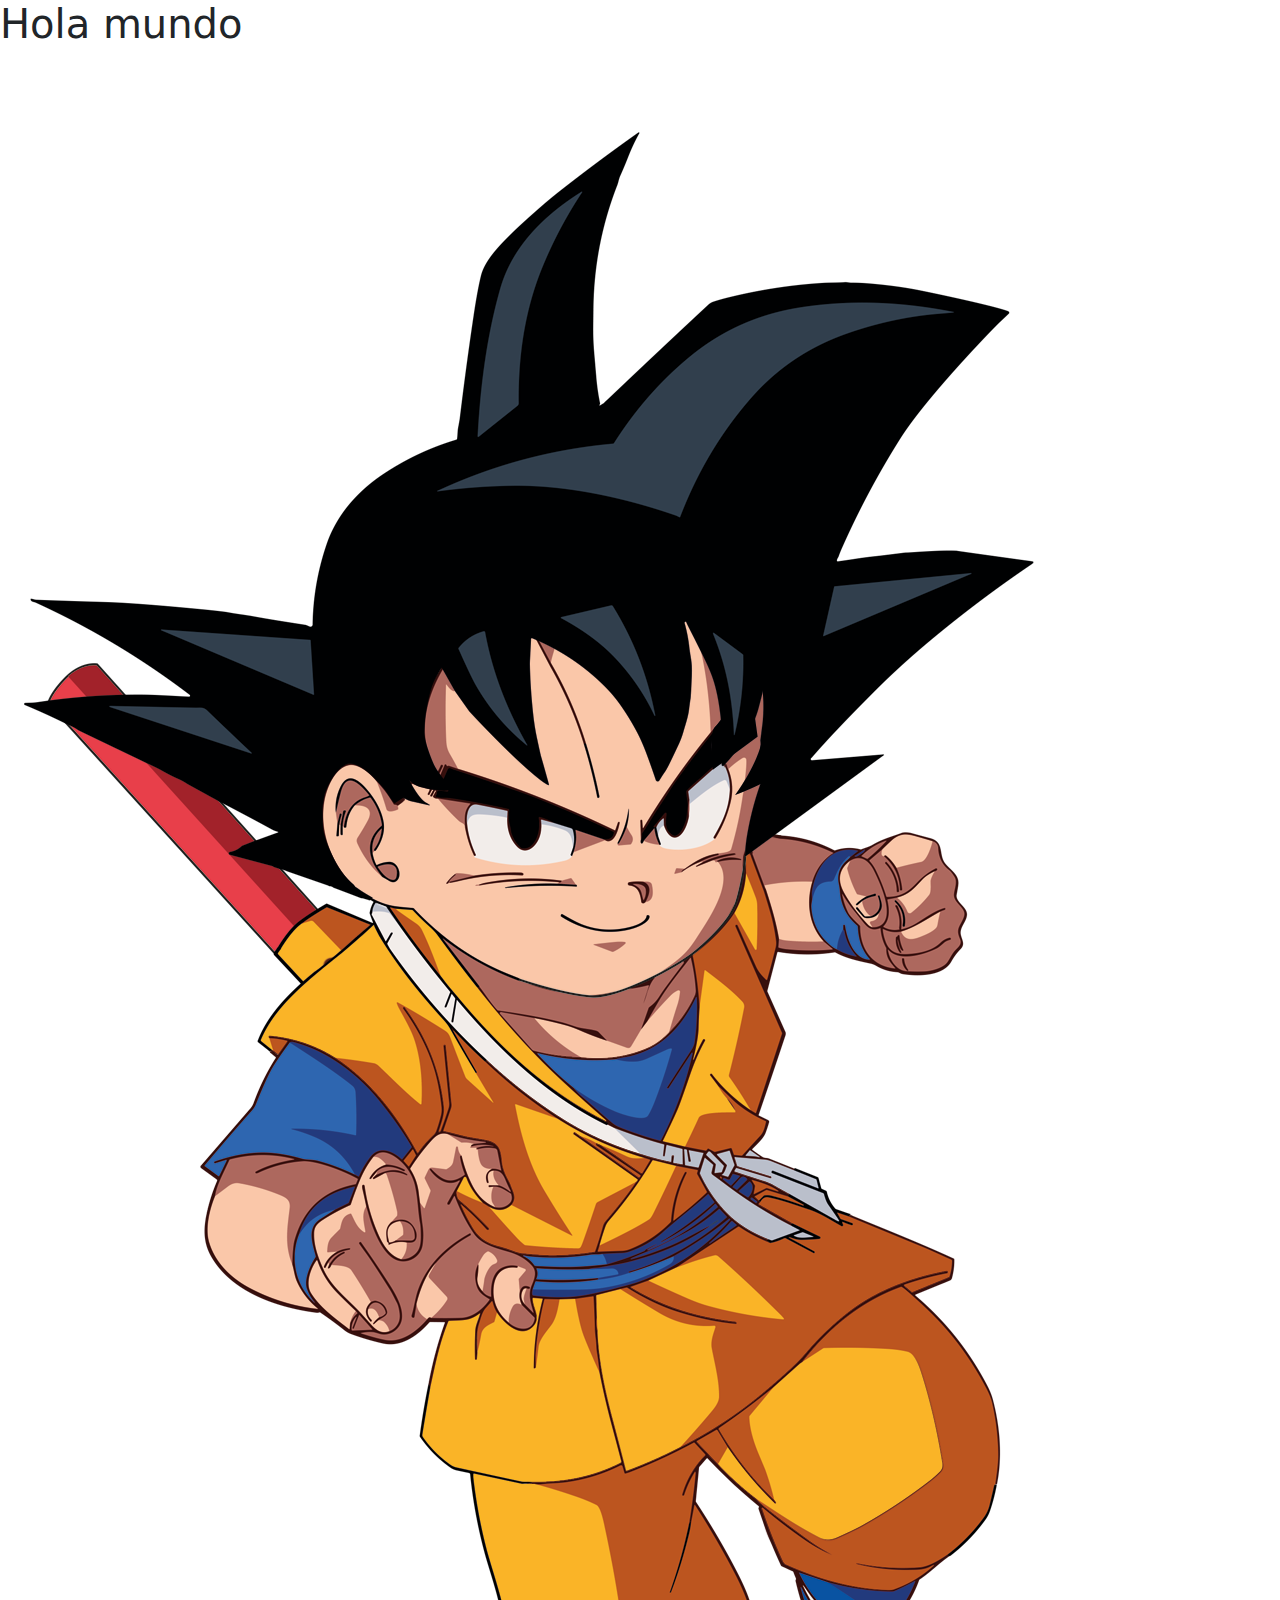
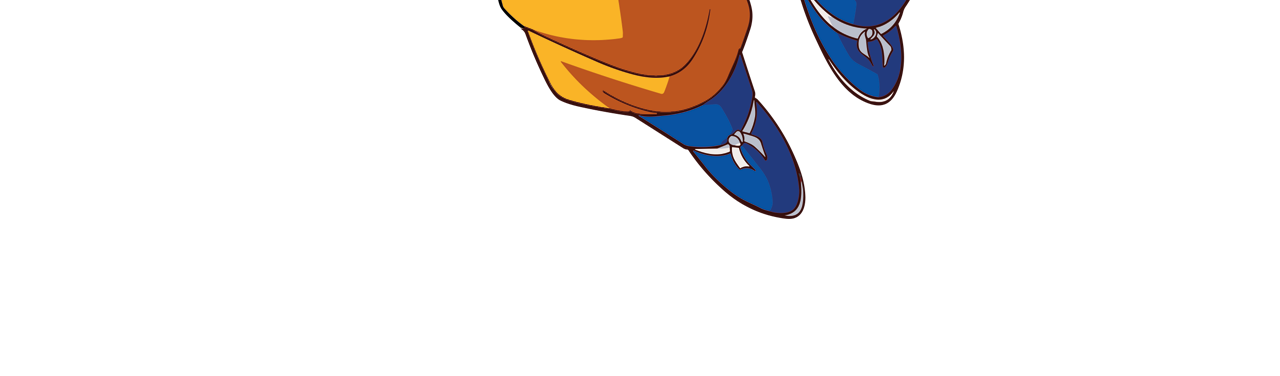
==== Tarjeta.html @ 5aa823ff "Update Tarjeta.html" ====
<!DOCTYPE html>
<html lang="es">

<head>
    <meta charset="UTF-8">
    <meta name="viewport" content="width=device-width, initial-scale=1.0">
    <title>Tarjeta DB Daima</title>
    <link href="https://cdn.jsdelivr.net/npm/bootstrap@5.3.3/dist/css/bootstrap.min.css" rel="stylesheet"
        integrity="sha384-QWTKZyjpPEjISv5WaRU9OFeRpok6YctnYmDr5pNlyT2bRjXh0JMhjY6hW+ALEwIH" crossorigin="anonymous">
</head>

<body>

    <h1>Hola mundo</h1>

    <img src="./imagenes/gokudaima.png">

    <script src="https://cdn.jsdelivr.net/npm/bootstrap@5.3.3/dist/js/bootstrap.bundle.min.js"
        integrity="sha384-YvpcrYf0tY3lHB60NNkmXc5s9fDVZLESaAA55NDzOxhy9GkcIdslK1eN7N6jIeHz"
        crossorigin="anonymous"></script>
</body>

</html>
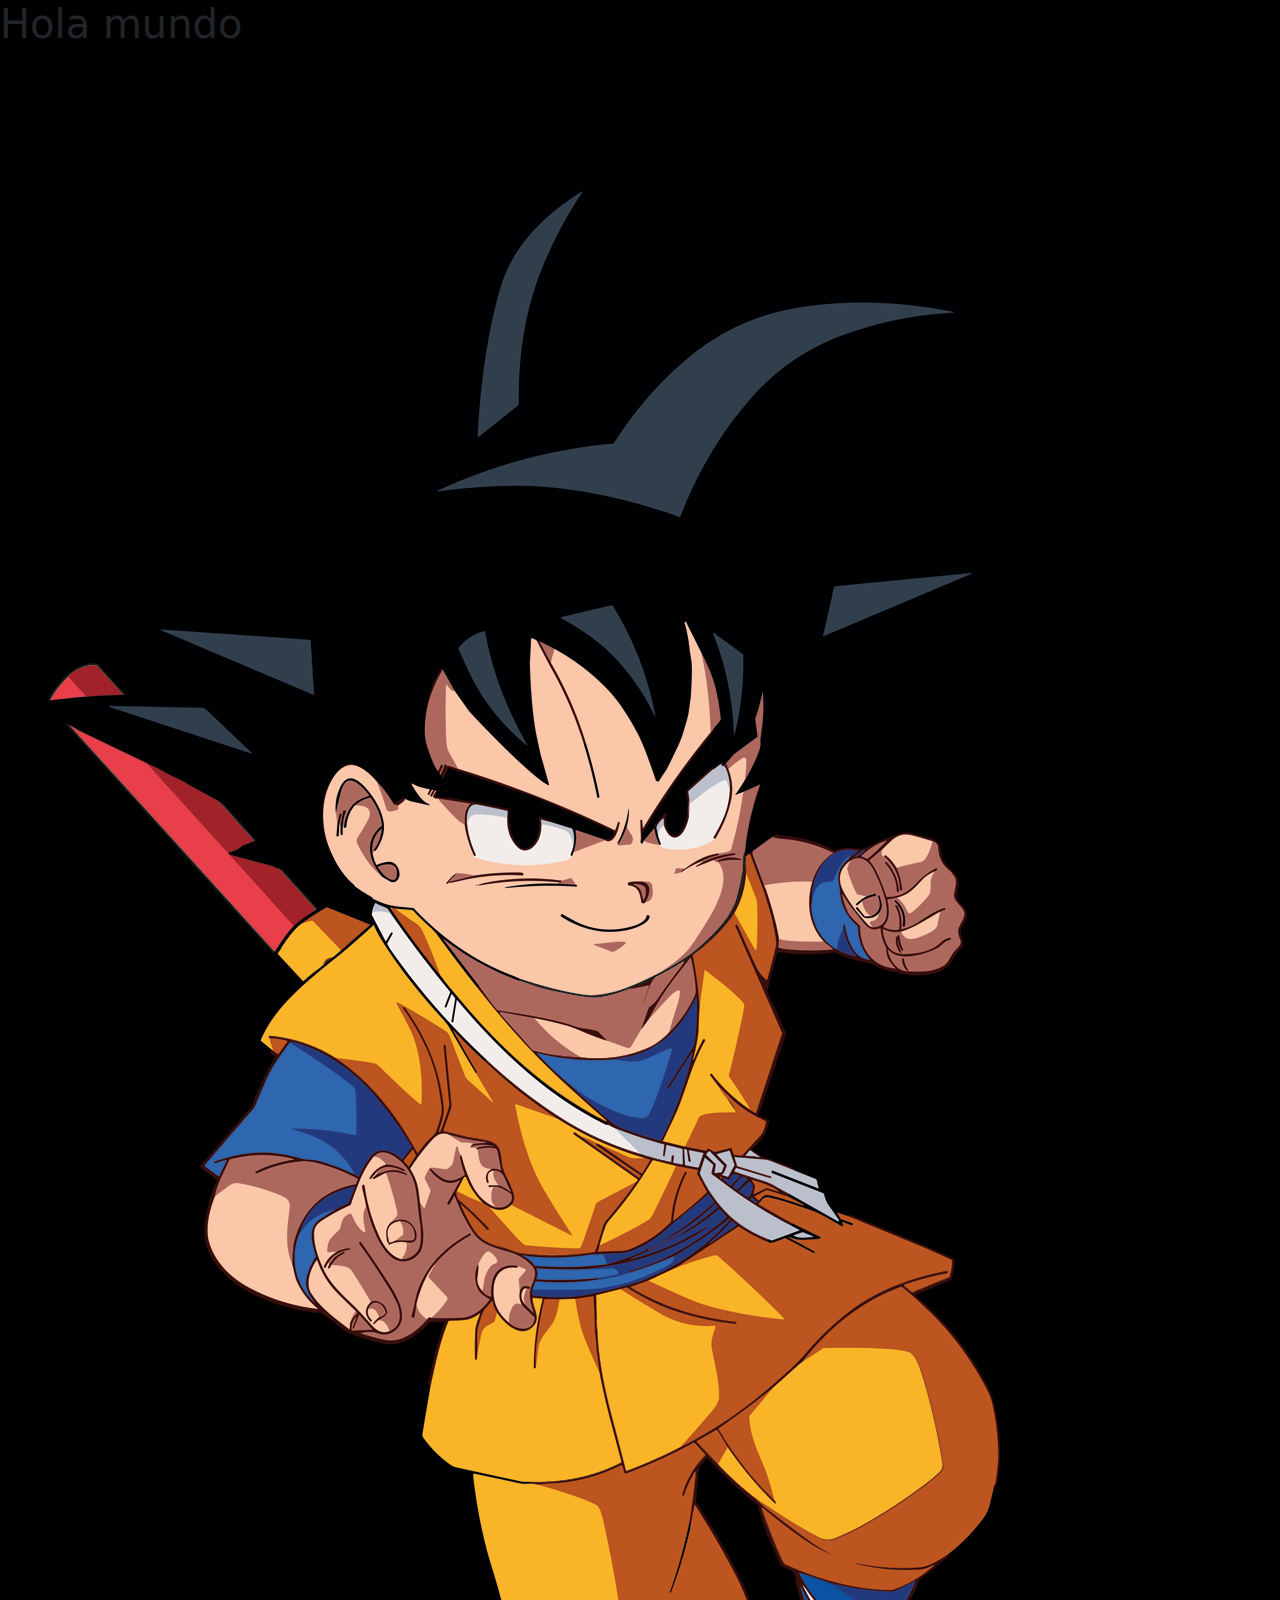
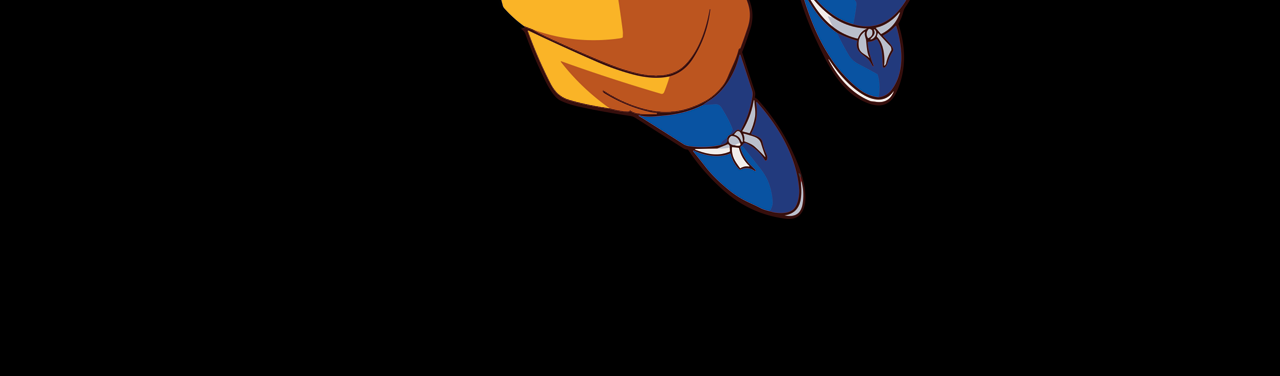
==== commit bf490025: "css cambio" ====
--- a/Tarjeta.html
+++ b/Tarjeta.html
@@ -7,6 +7,7 @@
     <title>Tarjeta DB Daima</title>
     <link href="https://cdn.jsdelivr.net/npm/bootstrap@5.3.3/dist/css/bootstrap.min.css" rel="stylesheet"
         integrity="sha384-QWTKZyjpPEjISv5WaRU9OFeRpok6YctnYmDr5pNlyT2bRjXh0JMhjY6hW+ALEwIH" crossorigin="anonymous">
+    <link rel="stylesheet" href="./css/estilos.css">
 </head>
 
 <body>
--- a/css/estilos.css
+++ b/css/estilos.css
@@ -0,0 +1,3 @@
+body{
+    background-color: black;
+}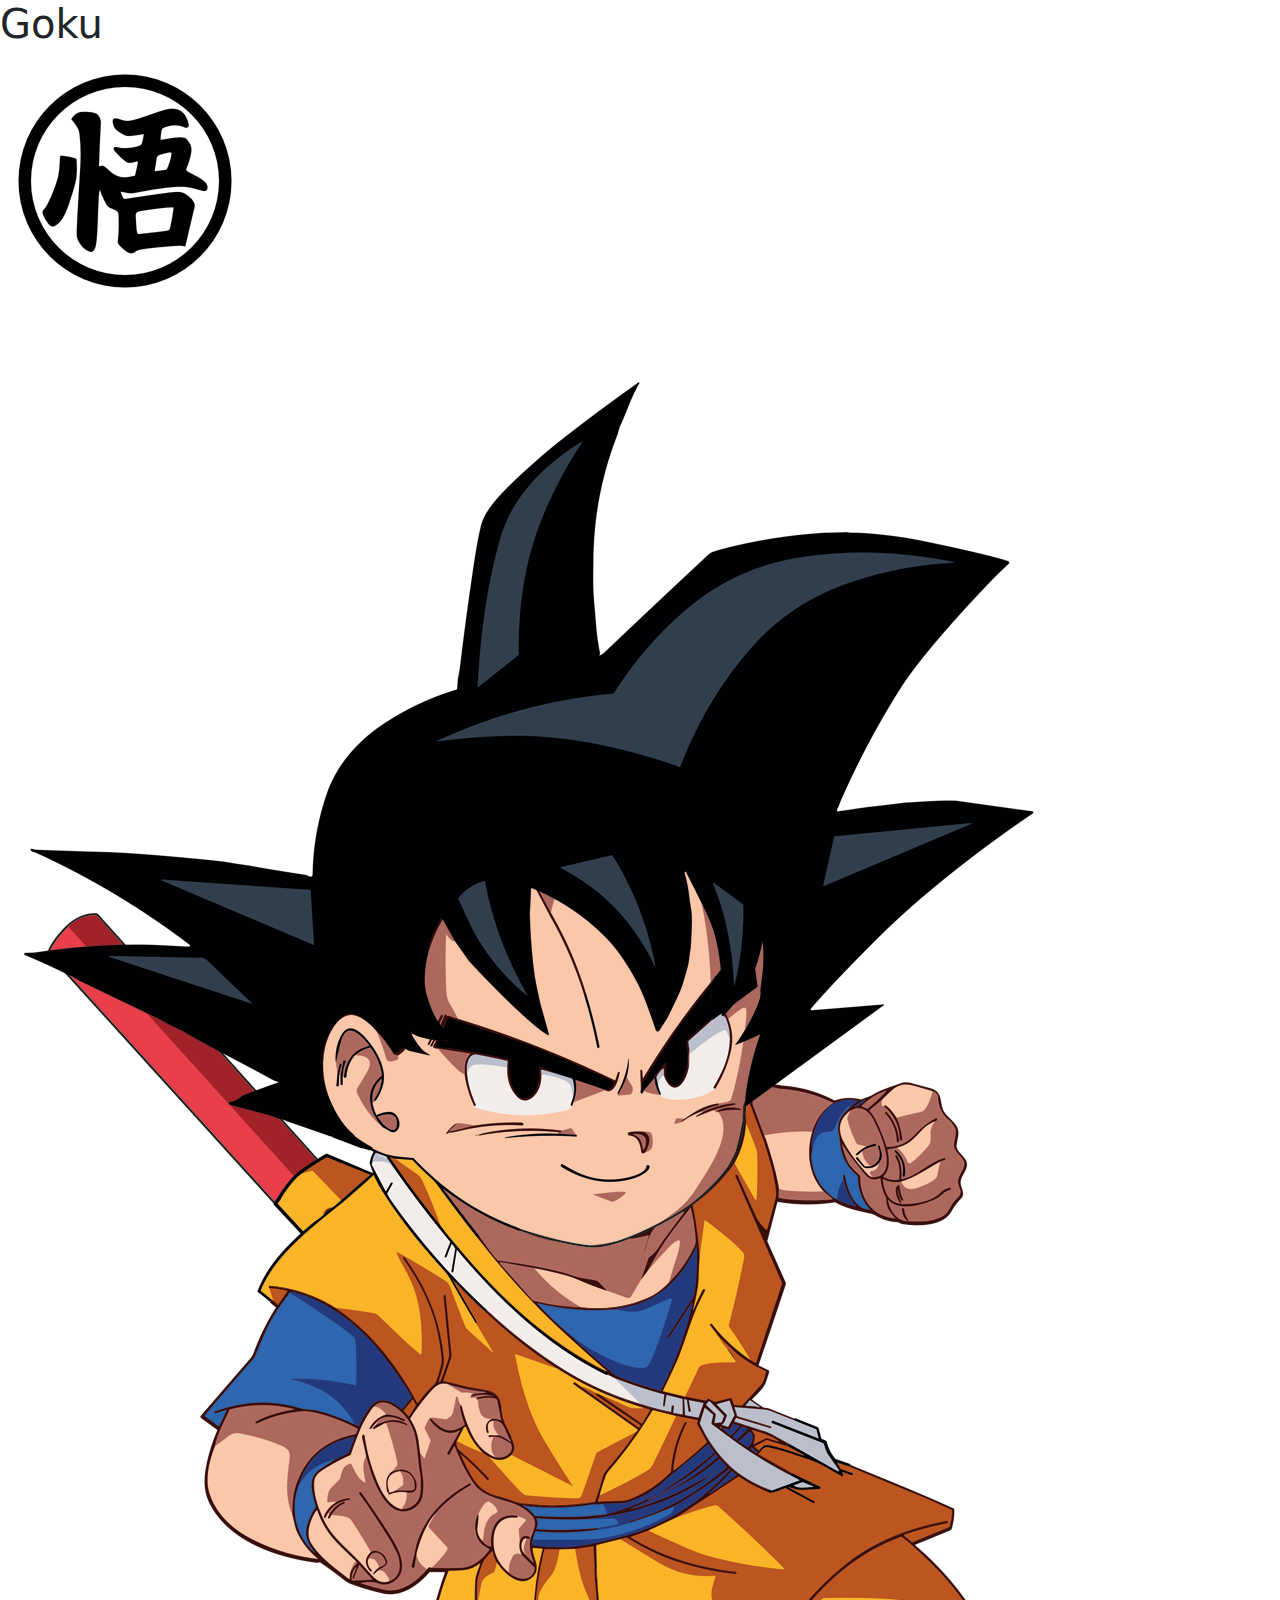
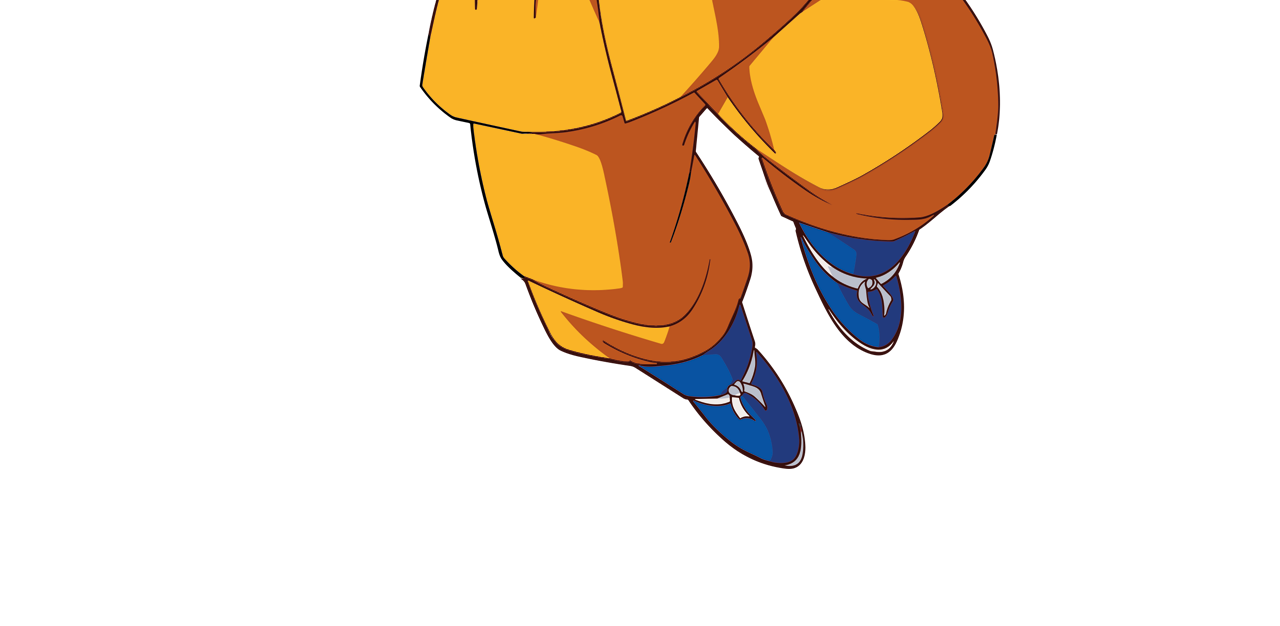
==== commit 65f10602: "imagen y orden" ====
--- a/Tarjeta.html
+++ b/Tarjeta.html
@@ -12,13 +12,20 @@
 
 <body>
 
-    <h1>Hola mundo</h1>
+    <h1>Goku</h1>
 
-    <img src="./imagenes/gokudaima.png">
+    <div class="logo">
+
+      <img src="./imagenes/Kanji_Goku.webp">  
+
+    </div>
+
+    <img src="./imagenes/gokudaima.png">  
 
     <script src="https://cdn.jsdelivr.net/npm/bootstrap@5.3.3/dist/js/bootstrap.bundle.min.js"
         integrity="sha384-YvpcrYf0tY3lHB60NNkmXc5s9fDVZLESaAA55NDzOxhy9GkcIdslK1eN7N6jIeHz"
         crossorigin="anonymous"></script>
+        
 </body>
 
 </html>--- a/css/estilos.css
+++ b/css/estilos.css
@@ -1,3 +1,7 @@
 body{
-    background-color: black;
+    background: url(../imagenes/espacio.jpg);
+    background-repeat: no-repeat;
+    background-size: cover; /* Para que la imagen cubra todo el fondo */
+    background-position: center; /* Centra la imagen en el fondo */
+    background-repeat: no-repeat; /* Evita que la imagen se repita */
 }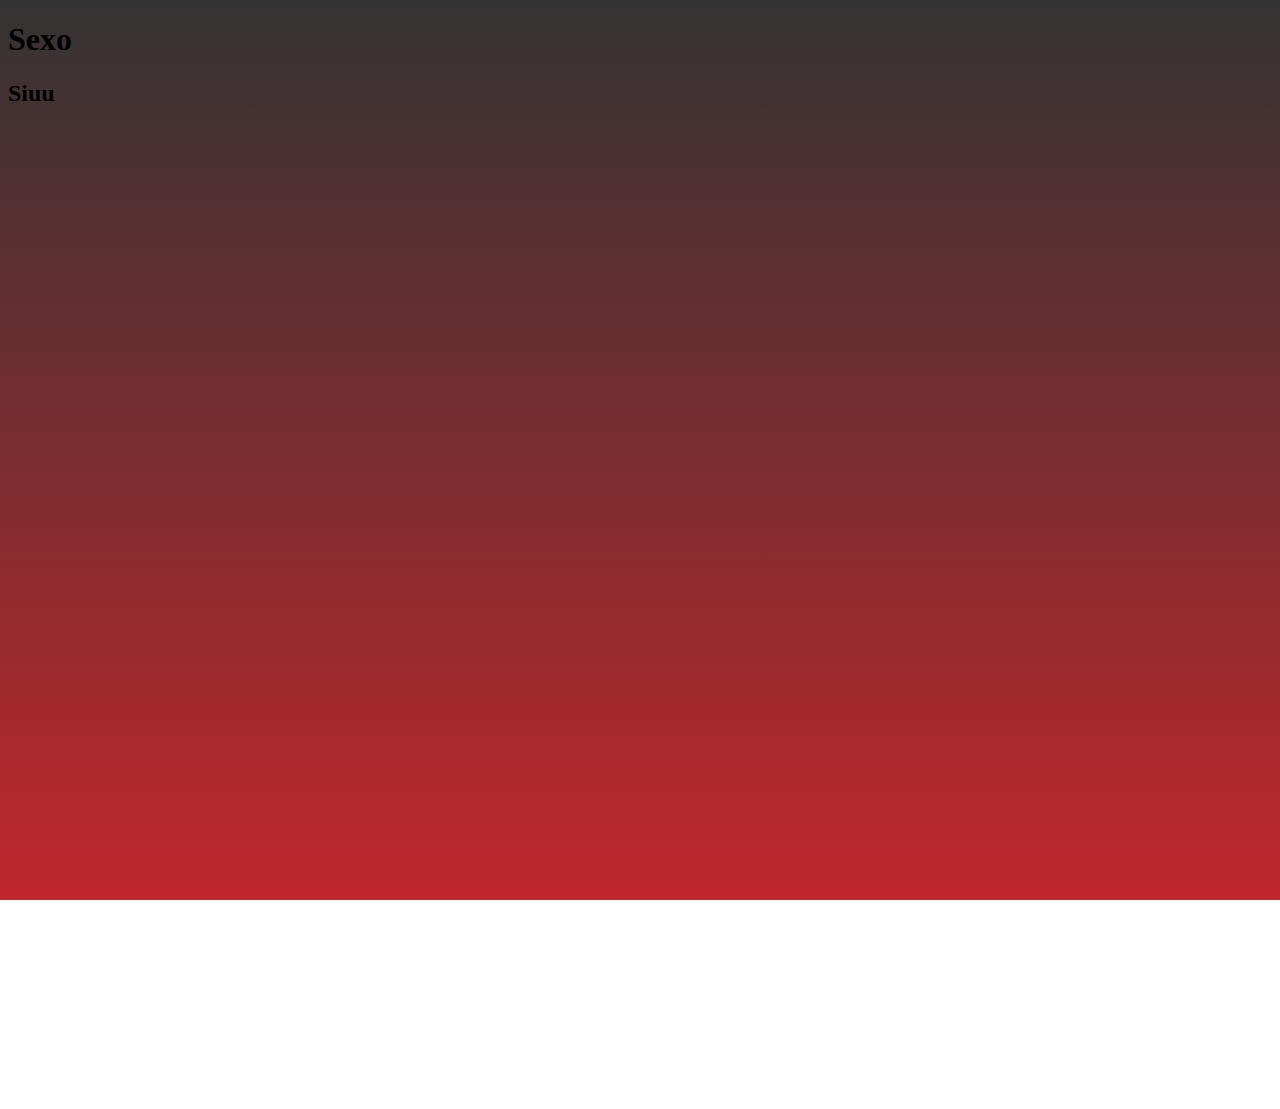
==== commit e953d7c9: "Arreglo Fondo" ====
--- a/Tarjeta.html
+++ b/Tarjeta.html
@@ -4,28 +4,24 @@
 <head>
     <meta charset="UTF-8">
     <meta name="viewport" content="width=device-width, initial-scale=1.0">
-    <title>Tarjeta DB Daima</title>
-    <link href="https://cdn.jsdelivr.net/npm/bootstrap@5.3.3/dist/css/bootstrap.min.css" rel="stylesheet"
-        integrity="sha384-QWTKZyjpPEjISv5WaRU9OFeRpok6YctnYmDr5pNlyT2bRjXh0JMhjY6hW+ALEwIH" crossorigin="anonymous">
+    <title>Tarjeta DB SparkingZero</title>
+    <!--<link href="https://cdn.jsdelivr.net/npm/bootstrap@5.3.3/dist/css/bootstrap.min.css" rel="stylesheet"
+        integrity="sha384-QWTKZyjpPEjISv5WaRU9OFeRpok6YctnYmDr5pNlyT2bRjXh0JMhjY6hW+ALEwIH" crossorigin="anonymous">-->
     <link rel="stylesheet" href="./css/estilos.css">
 </head>
 
 <body>
+    <div>
 
-    <h1>Goku</h1>
-
-    <div class="logo">
-
-      <img src="./imagenes/Kanji_Goku.webp">  
+        <h1>Sexo</h1>
+        <h2>Siuu</h2>
 
     </div>
 
-    <img src="./imagenes/gokudaima.png">  
+    <!--<script src="https://cdn.jsdelivr.net/npm/bootstrap@5.3.3/dist/js/bootstrap.bundle.min.js"
+        integrity="sha384-YvpcrYf0tY3lHB60NNkmXc5s9fDVZLESaAA55NDzOxhy9GkcIdslK1eN7N6jIeHz"
+        crossorigin="anonymous"></script>-->
 
-    <script src="https://cdn.jsdelivr.net/npm/bootstrap@5.3.3/dist/js/bootstrap.bundle.min.js"
-        integrity="sha384-YvpcrYf0tY3lHB60NNkmXc5s9fDVZLESaAA55NDzOxhy9GkcIdslK1eN7N6jIeHz"
-        crossorigin="anonymous"></script>
-        
 </body>
 
 </html>--- a/css/estilos.css
+++ b/css/estilos.css
@@ -1,7 +1,15 @@
 body{
-    background: url(../imagenes/espacio.jpg);
+    background: linear-gradient(to bottom, #333333,#c1272d);
     background-repeat: no-repeat;
-    background-size: cover; /* Para que la imagen cubra todo el fondo */
-    background-position: center; /* Centra la imagen en el fondo */
-    background-repeat: no-repeat; /* Evita que la imagen se repita */
+    height: 1080px;
+    width: 1920px;
+    background-attachment: fixed;
+}
+
+.nametag{
+
+    height: 30%;
+    width: 20%;
+    background-color: black;
+    border-radius: 1em;
 }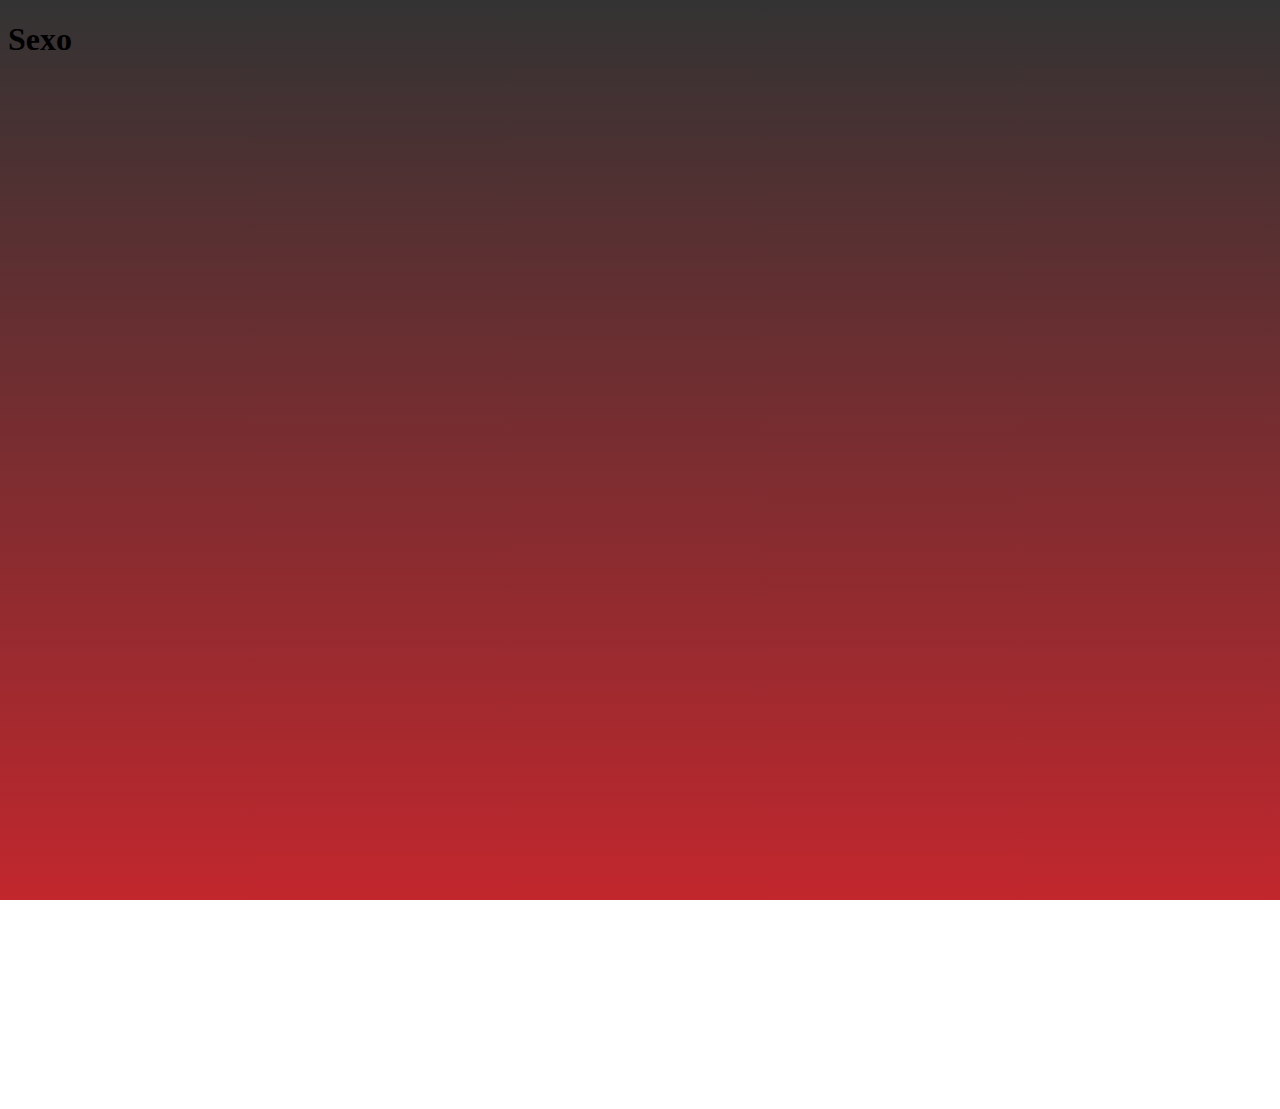
==== commit 2684d6a0: "Prueba" ====
--- a/Tarjeta.html
+++ b/Tarjeta.html
@@ -14,7 +14,6 @@
     <div>
 
         <h1>Sexo</h1>
-        <h2>Siuu</h2>
 
     </div>
 
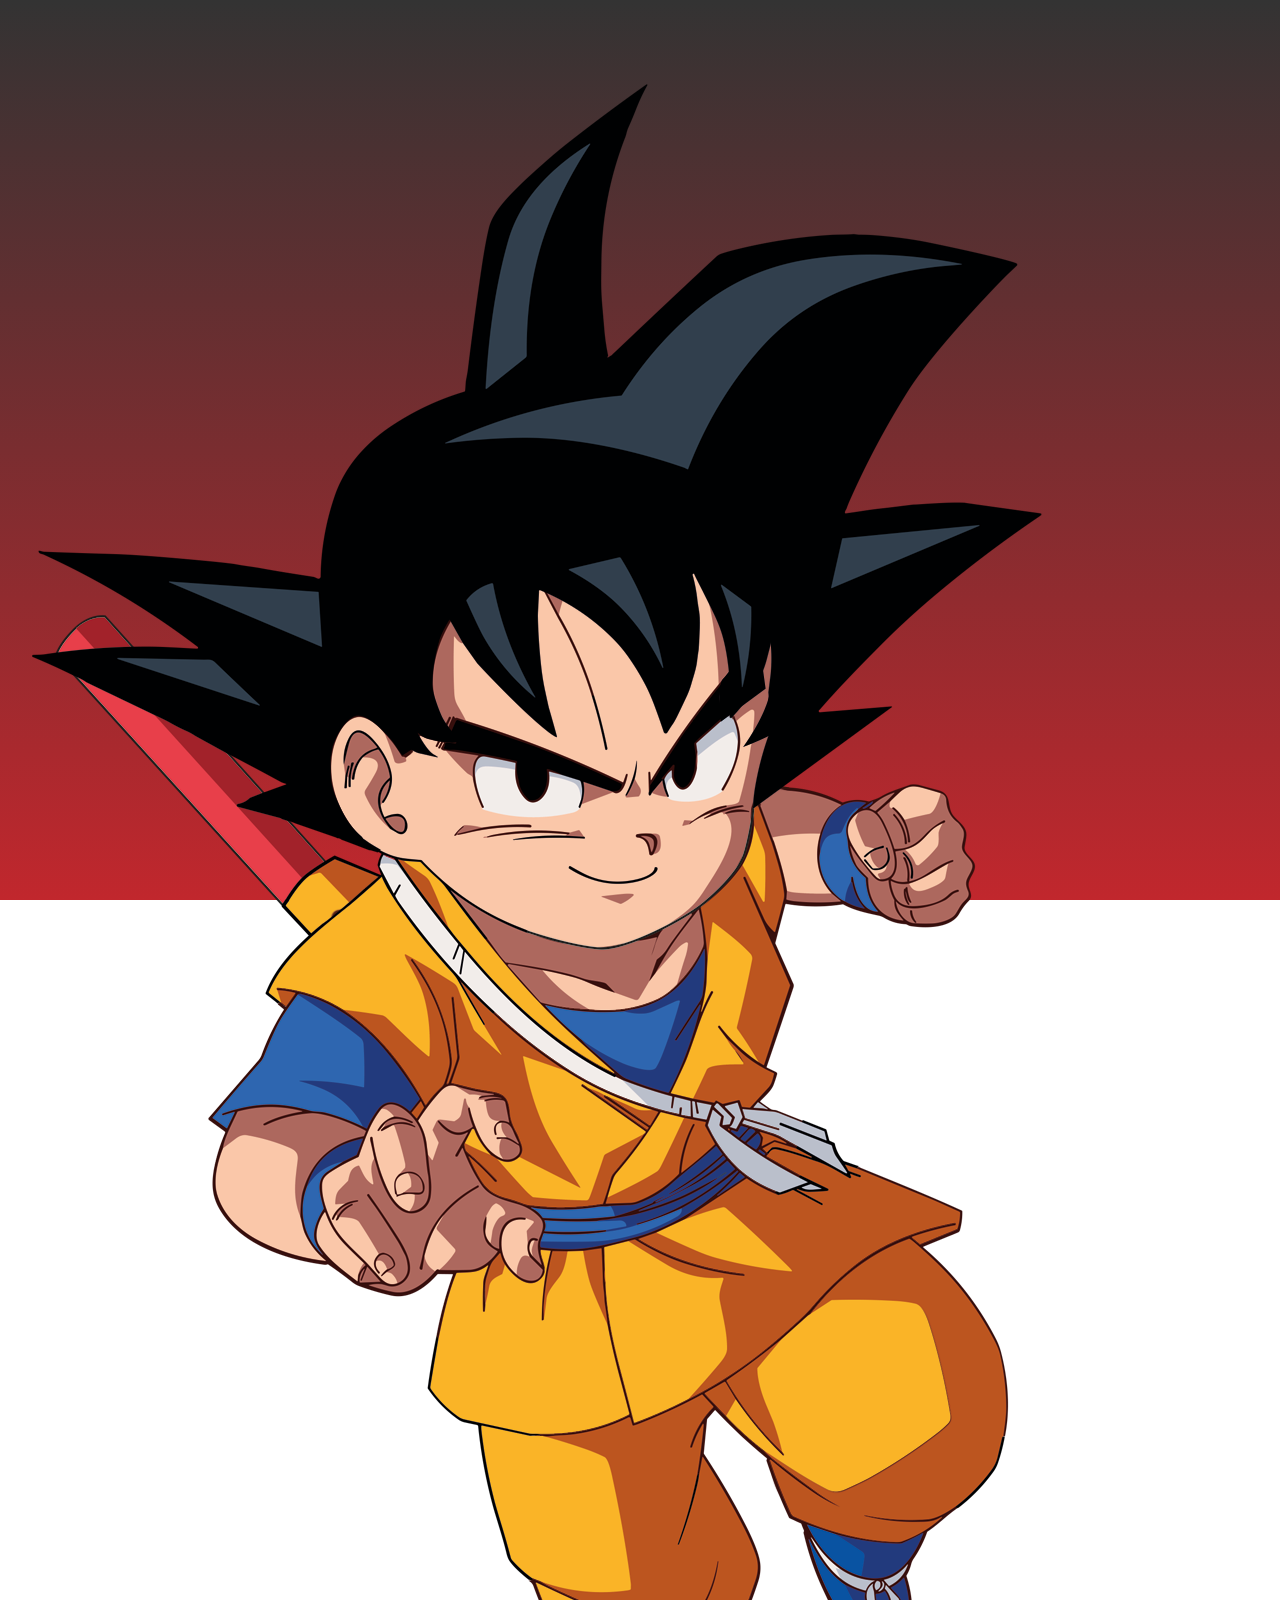
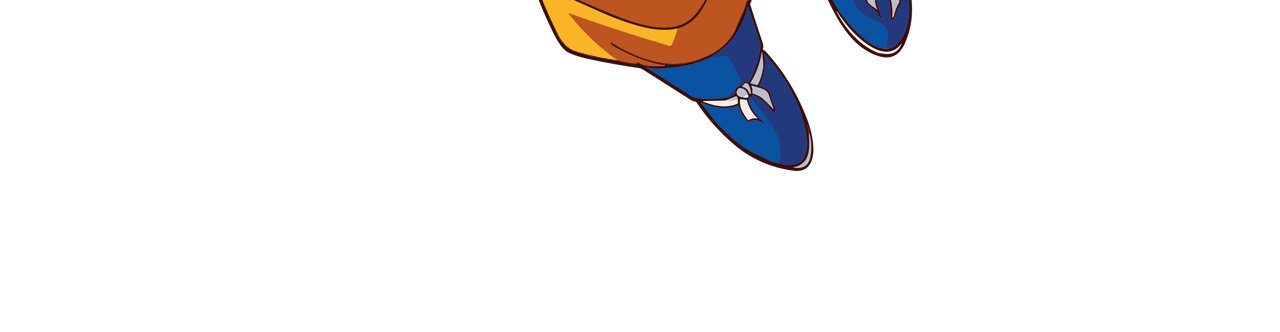
==== commit 8ebbb989: "aaa" ====
--- a/Tarjeta.html
+++ b/Tarjeta.html
@@ -11,9 +11,66 @@
 </head>
 
 <body>
-    <div>
 
-        <h1>Sexo</h1>
+<div id="segundo">
+
+
+<img src="/imagenes/gokudaima.png">
+
+
+
+
+
+</div>
+
+
+
+    
+
+    <div id="tercero">
+
+<div class="goku"><h1>Goku(mini)</h1></div>
+
+
+
+        <div class="lore"> 
+            
+            
+
+            <p>Son Goku nació en el planeta Vegeta como Kakarotto, un Saiyan enviado a la Tierra para conquistarla.
+            Sin embargo, un golpe de suerte le salvó la vida, ya que su nave espacial aterrizó en un lugar remoto y 
+            fue encontrado por un anciano llamado Gohan, quien lo crió como su propio hijo.</p>
+    
+            <br/>
+    
+            <p>Goku creció en un entorno rural, aprendiendo artes marciales y desarrollando una personalidad inocente y bondadosa.
+            Su naturaleza pura y su deseo de ser más fuerte lo llevaron a luchar contra diversos enemigos, desde bandidos hasta 
+            poderosos guerreros intergalácticos.</p>
+    
+            <br/>
+    
+            <p>A lo largo de su viaje, Goku se ha enfrentado a grandes desafíos, como la destrucción de planetas, la lucha contra
+            la extinción de su raza y la amenaza de seres de poder inimaginable. Sin embargo, su determinación, su espíritu
+            de lucha y su amor por sus amigos lo han impulsado a superar cualquier obstáculo.</p>
+    
+            <br/>
+    
+            <p>Goku es un símbolo de la esperanza, la perseverancia y el poder de la amistad. Su historia es un viaje épico que
+            ha cautivado a millones de personas en todo el mundo</p>
+        </div>
+
+        <div class="tag">
+
+            <h4>Tags</h4>
+
+        </div>
+
+        <div class="t1"><h2>Sayayin</h2></div>
+
+        <div class="t2"><h2>Dragon ball:daima</h2></div>
+
+        <div class="t3"><h2>Universo 7</h2></div>
+
 
     </div>
 
--- a/css/estilos.css
+++ b/css/estilos.css
@@ -12,4 +12,127 @@
     width: 20%;
     background-color: black;
     border-radius: 1em;
-}+}
+
+
+@font-face {
+    font-family: banner;
+    src: url(/fuente/Gilmer\ Regular.otf);
+}
+
+#segundo{
+
+
+width: 50px;
+height: 50px;
+
+
+}
+
+#tercero{
+
+    float:right;
+    
+    
+
+}
+
+
+.goku{
+
+position: relative;
+left: 25px;
+color: #fbb03b;
+font-size: 25px;
+font-family: banner;
+font-weight: bold;
+
+}
+
+.lore{
+
+text-align: center;    
+width: 300px;
+color: white;
+font-family: banner;
+display: inline-block
+
+
+
+
+
+
+}
+
+
+.tag{
+
+position: relative;
+right: 50px;
+color:white;
+font-size: 20px;
+font-family: banner;
+
+
+
+}
+
+
+.t1{
+
+  
+background-color: #fbb03b;
+position: relative;
+right: 55px;
+text-align: center;
+padding: 0px 80px;
+border-radius: 25px;
+margin: 25px;
+display: grid;
+color: white;
+font-family: banner;
+
+
+
+
+}
+
+.t2{
+
+      
+    background-color: #fbb03b;
+    position: relative;
+    right: 55px;
+    text-align: center;
+    padding: 0px 80px;
+    border-radius: 25px;
+    margin: 25px;
+    display: grid;
+    color: white;
+    font-family: banner;
+
+
+
+
+
+
+}
+
+.t3{
+
+
+      
+    background-color: #fbb03b;
+    position: relative;
+    right: 55px;
+    text-align: center;
+    padding: 0px 80px;
+    border-radius: 25px;
+    margin: 25px;
+    display: grid;
+    color: white;
+    font-family: banner;
+    
+
+
+}
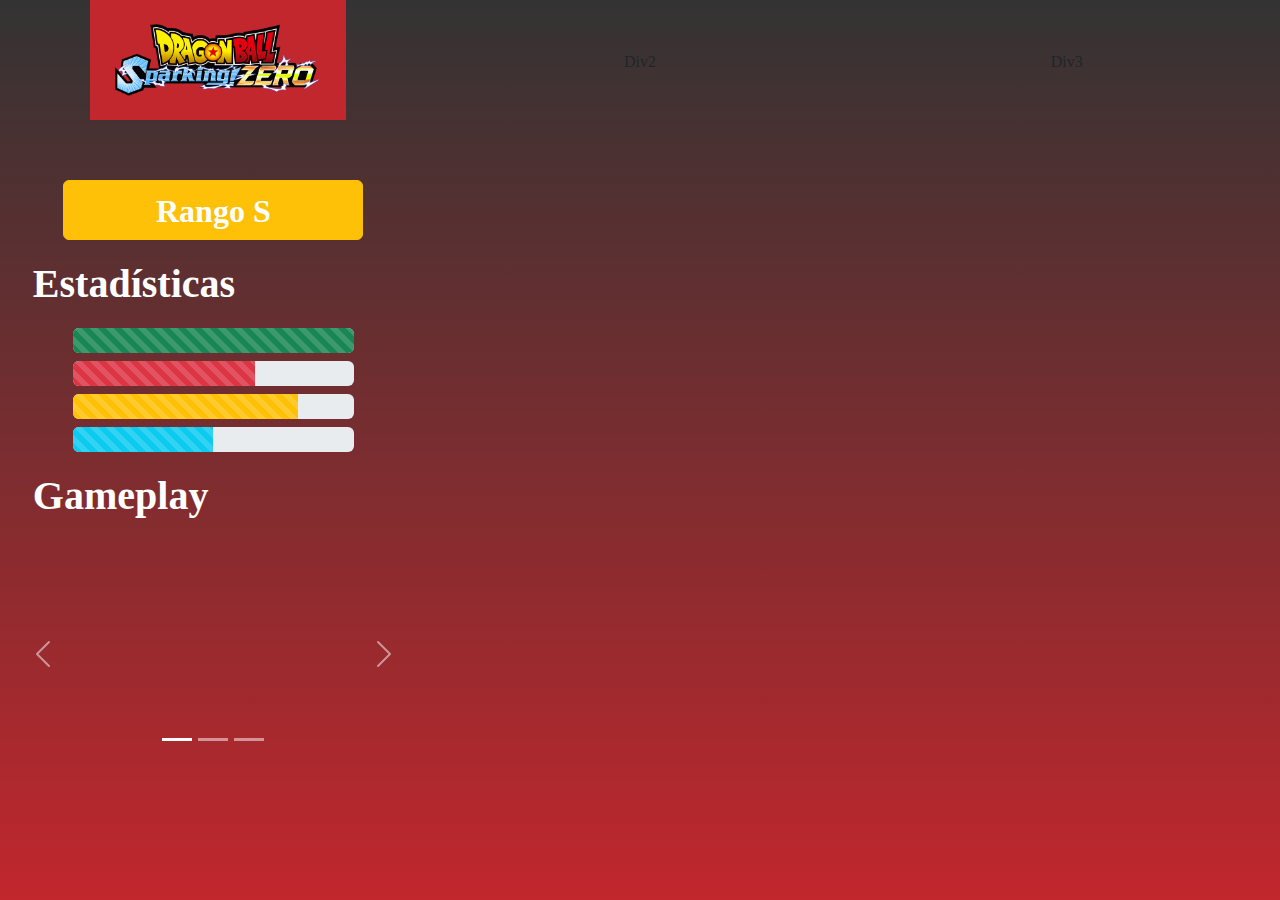
==== commit 2ad6877e: "agrego primera parte" ====
--- a/Tarjeta.html
+++ b/Tarjeta.html
@@ -2,81 +2,107 @@
 <html lang="es">
 
 <head>
-    <meta charset="UTF-8">
-    <meta name="viewport" content="width=device-width, initial-scale=1.0">
-    <title>Tarjeta DB SparkingZero</title>
-    <!--<link href="https://cdn.jsdelivr.net/npm/bootstrap@5.3.3/dist/css/bootstrap.min.css" rel="stylesheet"
-        integrity="sha384-QWTKZyjpPEjISv5WaRU9OFeRpok6YctnYmDr5pNlyT2bRjXh0JMhjY6hW+ALEwIH" crossorigin="anonymous">-->
-    <link rel="stylesheet" href="./css/estilos.css">
+  <meta charset="UTF-8">
+  <meta name="viewport" content="width=device-width, initial-scale=1.0">
+  <title>Tarjeta DB SparkingZero</title>
+  <link href="https://cdn.jsdelivr.net/npm/bootstrap@5.3.3/dist/css/bootstrap.min.css" rel="stylesheet"
+    integrity="sha384-QWTKZyjpPEjISv5WaRU9OFeRpok6YctnYmDr5pNlyT2bRjXh0JMhjY6hW+ALEwIH" crossorigin="anonymous">
+  <link rel="stylesheet" href="./css/estilos.css">
 </head>
 
 <body>
+  <div class="logo">
+    <div class="sparkin">
 
-<div id="segundo">
+      <img src="imagenes/logo.png" width="80%">
+
+    </div>
+  </div>
+
+  <div id="contenedor">
+
+    <div class="primer">
+      <button class="btn btn-warning">Rango S</button>
+
+      <h1>Estadísticas</h1>
 
 
-<img src="/imagenes/gokudaima.png">
+      <barras class="progress" role="progressbar" aria-label="Animated striped example" aria-valuenow="75" aria-valuemin="0" aria-valuemax="100">
+        <barra class="progress-bar progress-bar-striped progress-bar-animated bg-success" style="width: 100%">
+      </barras>
+
+      <barras class="progress"  role="progressbar" aria-label="Animated striped example" aria-valuenow="20" aria-valuemin="0" aria-valuemax="100" >
+        <barra class="progress-bar progress-bar-striped progress-bar-animated bg-danger" style="width: 65%">
+      </barras>
+
+      </barras>
+
+      <barras class="progress" role="progressbar" aria-label="Animated striped example" aria-valuenow="75" aria-valuemin="0" aria-valuemax="100">
+        <barra class="progress-bar progress-bar-striped progress-bar-animated bg-warning" style="width: 80%">
+      </barras>
+
+      <barras class="progress" role="progressbar" aria-label="Animated striped example" aria-valuenow="75" aria-valuemin="0" aria-valuemax="100">
+        <barra class="progress-bar progress-bar-striped progress-bar-animated bg-info" style="width: 50%">
+      </barras>
+
+<!-- Carrusel -->
+
+<h1>Gameplay</h1>
+
+      <section id="carouselExampleIndicators" class="carousel slide">
+        <section class="carousel-indicators">
+          <button type="button" data-bs-target="#carouselExampleIndicators" data-bs-slide-to="0" class="active" aria-current="true" aria-label="Slide 1"></button>
+          <button type="button" data-bs-target="#carouselExampleIndicators" data-bs-slide-to="1" aria-label="Slide 2"></button>
+          <button type="button" data-bs-target="#carouselExampleIndicators" data-bs-slide-to="2" aria-label="Slide 3"></button>
+        </section>
+  
+        <section class="carousel-inner">
+          <section class="carousel-item active">
+
+            <iframe width="400" height="220" src="https://www.youtube.com/embed/WRetQBWkkNM?si=79wx1hC0Dwyz8WtH" frameborder="0" allow="accelerometer; clipboard-write; encrypted-media; gyroscope; picture-in-picture; web-share" referrerpolicy="strict-origin-when-cross-origin" allowfullscreen></iframe>
+
+          </section>
+          <section class="carousel-item">
+            
+            <iframe width="400" height="220" src="https://www.youtube.com/embed/TWC8ZXgAeWw?si=ptdRTUShhZVx-BAG" frameborder="0" allow="accelerometer; clipboard-write; encrypted-media; gyroscope; picture-in-picture; web-share" referrerpolicy="strict-origin-when-cross-origin" allowfullscreen></iframe>
+
+          </section>
+          <section class="carousel-item">
+            
+            <iframe width="400" height="220" src="https://www.youtube.com/embed/fkScj18Ng8U?si=mwqr-V7EXJpfx2qy" frameborder="0" allow="accelerometer; clipboard-write; encrypted-media; gyroscope; picture-in-picture; web-share" referrerpolicy="strict-origin-when-cross-origin" allowfullscreen></iframe>
+
+          </section>
+        </section>
+        <button class="carousel-control-prev" type="button" data-bs-target="#carouselExampleIndicators" data-bs-slide="prev">
+          <span class="carousel-control-prev-icon" aria-hidden="true"></span>
+          <span class="visually-hidden">Previous</span>
+        </button>
+        <button class="carousel-control-next" type="button" data-bs-target="#carouselExampleIndicators" data-bs-slide="next">
+          <span class="carousel-control-next-icon" aria-hidden="true"></span>
+          <span class="visually-hidden">Next</span>
+        </button>
+      </section>
+      
+
+
+
+    </div>
+
+    
+    
+
+
+    <div class="segundo">Div2</div>
+    <div class="tercero">Div3</div>
+
+  </div>
 
 
 
 
-
-</div>
-
-
-
-    
-
-    <div id="tercero">
-
-<div class="goku"><h1>Goku(mini)</h1></div>
-
-
-
-        <div class="lore"> 
-            
-            
-
-            <p>Son Goku nació en el planeta Vegeta como Kakarotto, un Saiyan enviado a la Tierra para conquistarla.
-            Sin embargo, un golpe de suerte le salvó la vida, ya que su nave espacial aterrizó en un lugar remoto y 
-            fue encontrado por un anciano llamado Gohan, quien lo crió como su propio hijo.</p>
-    
-            <br/>
-    
-            <p>Goku creció en un entorno rural, aprendiendo artes marciales y desarrollando una personalidad inocente y bondadosa.
-            Su naturaleza pura y su deseo de ser más fuerte lo llevaron a luchar contra diversos enemigos, desde bandidos hasta 
-            poderosos guerreros intergalácticos.</p>
-    
-            <br/>
-    
-            <p>A lo largo de su viaje, Goku se ha enfrentado a grandes desafíos, como la destrucción de planetas, la lucha contra
-            la extinción de su raza y la amenaza de seres de poder inimaginable. Sin embargo, su determinación, su espíritu
-            de lucha y su amor por sus amigos lo han impulsado a superar cualquier obstáculo.</p>
-    
-            <br/>
-    
-            <p>Goku es un símbolo de la esperanza, la perseverancia y el poder de la amistad. Su historia es un viaje épico que
-            ha cautivado a millones de personas en todo el mundo</p>
-        </div>
-
-        <div class="tag">
-
-            <h4>Tags</h4>
-
-        </div>
-
-        <div class="t1"><h2>Sayayin</h2></div>
-
-        <div class="t2"><h2>Dragon ball:daima</h2></div>
-
-        <div class="t3"><h2>Universo 7</h2></div>
-
-
-    </div>
-
-    <!--<script src="https://cdn.jsdelivr.net/npm/bootstrap@5.3.3/dist/js/bootstrap.bundle.min.js"
-        integrity="sha384-YvpcrYf0tY3lHB60NNkmXc5s9fDVZLESaAA55NDzOxhy9GkcIdslK1eN7N6jIeHz"
-        crossorigin="anonymous"></script>-->
+  <script src="https://cdn.jsdelivr.net/npm/bootstrap@5.3.3/dist/js/bootstrap.bundle.min.js"
+    integrity="sha384-YvpcrYf0tY3lHB60NNkmXc5s9fDVZLESaAA55NDzOxhy9GkcIdslK1eN7N6jIeHz"
+    crossorigin="anonymous"></script>
 
 </body>
 
--- a/css/estilos.css
+++ b/css/estilos.css
@@ -1,138 +1,99 @@
-body{
-    background: linear-gradient(to bottom, #333333,#c1272d);
-    background-repeat: no-repeat;
-    height: 1080px;
-    width: 1920px;
-    background-attachment: fixed;
-}
+* {
 
-.nametag{
-
-    height: 30%;
-    width: 20%;
-    background-color: black;
-    border-radius: 1em;
-}
-
-
-@font-face {
-    font-family: banner;
-    src: url(/fuente/Gilmer\ Regular.otf);
-}
-
-#segundo{
-
-
-width: 50px;
-height: 50px;
+    padding: 0px;
+    margin: 0px;
+    font-family: Century Gothic;
 
 
 }
 
-#tercero{
+.logo {
 
-    float:right;
-    
-    
+    position: absolute;
+    min-width: 160px;
+    max-width: 20%;
+    height: 120px;
+    background: #c1272d;
+    margin-left:7%;
+    overflow: hidden;
+    object-fit: cover;
+    display: grid;
+    justify-content: center;
+    align-items: center;
 
 }
 
-
-.goku{
-
-position: relative;
-left: 25px;
-color: #fbb03b;
-font-size: 25px;
-font-family: banner;
-font-weight: bold;
+.sparkin img {
+    margin-top: 1em;
+    margin-left: 10%;
+    margin-bottom: 1em;
 
 }
 
-.lore{
+body {
+    background: linear-gradient(to bottom, #333333, #c1272d);
+    background-repeat: no-repeat;
+    height: 100vh;
+    width: 100vw;
+    background-attachment: fixed;
+}
 
-text-align: center;    
-width: 300px;
-color: white;
-font-family: banner;
-display: inline-block
+#contenedor {
+    display: flex;
+    padding: 0px;
+    justify-content: center;
+    align-items: center;
+    min-height: 100%;
+    flex-wrap: wrap;
+}
+
+#contenedor div {
 
 
+    height: 800px;
 
+    margin: 1%;
+    text-align: center;
+    flex: 1;
+    min-width: 400px;
 
+}
+
+.btn {
+
+    margin-top: 130px;
+    min-width: 300px;
+    max-width: 400px;
+    height: 60px;
+    font-size: xx-large;
+    color: white;
+    font-weight: bold;
+
+}
+
+.progress{
+height: 25px;
+margin: 2%;
+margin-left: 15%;
+margin-right: 15%;
 
 
 }
 
-
-.tag{
-
-position: relative;
-right: 50px;
-color:white;
-font-size: 20px;
-font-family: banner;
-
-
-
+h1{
+    margin: 5%;
+    margin-left: 5%;
+    margin-right: 5%;
+    text-align: left;
+    color: white;
+    font-weight: bold;
 }
 
+#carouselExampleIndicators{
 
-.t1{
-
-  
-background-color: #fbb03b;
-position: relative;
-right: 55px;
-text-align: center;
-padding: 0px 80px;
-border-radius: 25px;
-margin: 25px;
-display: grid;
-color: white;
-font-family: banner;
-
-
-
-
-}
-
-.t2{
-
-      
-    background-color: #fbb03b;
-    position: relative;
-    right: 55px;
-    text-align: center;
-    padding: 0px 80px;
-    border-radius: 25px;
-    margin: 25px;
+    overflow: hidden;
+    object-fit: cover;
     display: grid;
-    color: white;
-    font-family: banner;
-
-
-
-
-
-
-}
-
-.t3{
-
-
-      
-    background-color: #fbb03b;
-    position: relative;
-    right: 55px;
-    text-align: center;
-    padding: 0px 80px;
-    border-radius: 25px;
-    margin: 25px;
-    display: grid;
-    color: white;
-    font-family: banner;
-    
-
-
-}
+    justify-content: center;
+    align-items: center;
+}